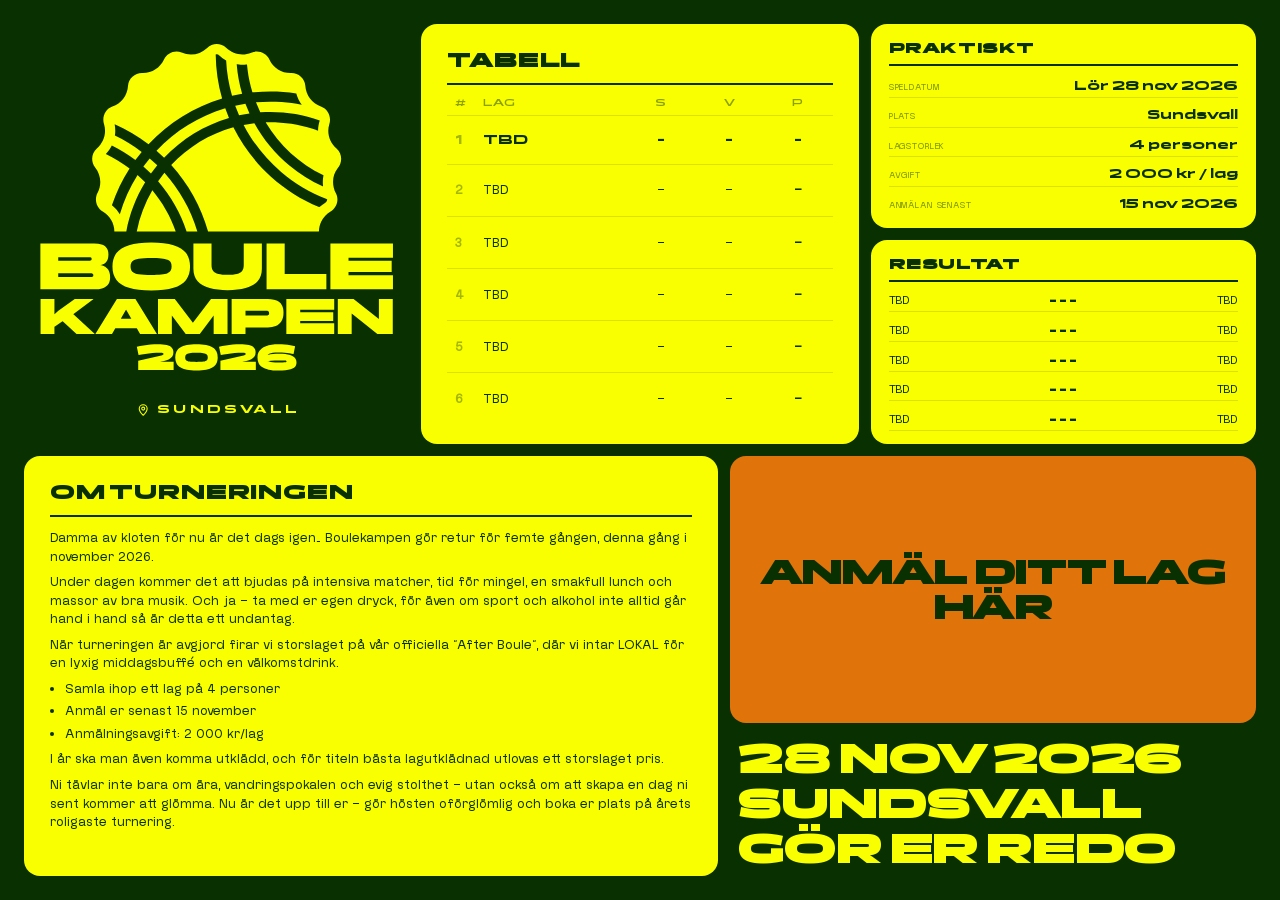
==== index.html @ 1e02d922 "Platstak på 16 lag + orange anmäl-knapp Taket kan inte hållas i sajten — den är statisk och allt som" ====
<!DOCTYPE html>
<html lang="sv">
<head>
  <meta charset="UTF-8">
  <meta name="viewport" content="width=device-width, initial-scale=1.0">
  <!-- Tonar iOS Safaris statusfält/verktygsfält i sidans färg -->
  <meta name="theme-color" content="#093000">
  <title>Boulekampen</title>
  <style>
    @font-face {
      font-family: 'Panchang';
      src: url('assets/fonts/Panchang-Variable.ttf') format('truetype');
      font-weight: 100 900;
    }
    @font-face {
      font-family: 'NewBlack';
      src: url('assets/fonts/NewBlackTypeface-Regular.ttf') format('truetype');
      font-weight: normal;
    }

    *, *::before, *::after {
      box-sizing: border-box;
      margin: 0;
      padding: 0;
      cursor: none;
    }

    /* Ritas i full storlek och skalas NER i viloläge — uppskalning av en
       liten cirkel ger kantiga pixlar när den växer. */
    .cursor {
      position: fixed;
      width: 36px;
      height: 36px;
      background: #ea2910;
      border-radius: 50%;
      pointer-events: none;
      transform: translate(-50%, -50%) scale(0.389);
      z-index: 9999;
      transition: transform 0.3s cubic-bezier(0.22, 1, 0.36, 1),
                  opacity 0.25s linear;
      opacity: 0;
    }
    .cursor.is-live { opacity: 1; }
    .cursor.is-hot  { transform: translate(-50%, -50%) scale(1); }
    /* Göms medan man skriver. Ligger sist så den vinner över .is-live. */
    .cursor.is-idle { opacity: 0; }

    /* ── Load animation ── */
    @keyframes fade-up {
      from { opacity: 0; transform: translateY(24px); }
      to   { opacity: 1; transform: translateY(0); }
    }

    .anim { opacity: 0; }
    .anim.in {
      animation: fade-up 0.6s cubic-bezier(0.22, 1, 0.36, 1) forwards;
    }

    /* Tangentbordsfokus */
    :focus-visible {
      outline: 3px solid #f9ff00;
      outline-offset: 4px;
      border-radius: 4px;
    }

    @media (prefers-reduced-motion: reduce) {
      *, *::before, *::after {
        animation-duration: 0.001ms !important;
        animation-delay: 0s !important;
        transition-duration: 0.001ms !important;
        transition-delay: 0s !important;
      }
      .anim { opacity: 1; }
    }

    html, body {
      width: 100%;
      height: 100%;
      overflow: hidden;
      background: #093000;
    }

    body {
      display: flex;
      flex-direction: column;
      padding: 24px;
      height: 100vh;
      width: 100vw;
    }

    /* ── Logo slot ── */
    .logo-slot {
      flex: 1;
      display: flex;
      flex-direction: column;
      align-items: center;
      justify-content: center;
      gap: 12px;
      padding-bottom: clamp(14px, 3vh, 34px);
      min-width: 0;
      overflow: hidden;
    }

    .logo-slot > svg {
      width: 100%;
      flex: 1 1 0;
      min-height: 0;
      fill: #f9ff00;
    }

    /* ── Ort under loggan ── */
    .place {
      display: flex;
      align-items: center;
      justify-content: center;
      gap: 0.55em;
      line-height: 1;
      flex-shrink: 0;
      font-family: 'Panchang', sans-serif;
      font-weight: 700;
      font-size: clamp(10px, 0.9vw, 14px);
      text-transform: uppercase;
      letter-spacing: 0.28em;
      color: #f9ff00;
    }
    .place span { margin-right: -0.28em; }

    .pin {
      width: 1.25em;
      height: 1.25em;
      flex-shrink: 0;
      /* Versaler saknar underlängder — nudge upp pin:en till samma optiska mitt */
      transform: translateY(-0.055em);
      fill: none;
      stroke: currentColor;
      stroke-width: 1.8;
      stroke-linecap: round;
      stroke-linejoin: round;
    }

    /* ── Card grid ── */
    .grid {
      display: flex;
      flex-direction: column;
      gap: 12px;
      flex: 1;
      min-height: 0;
    }

    .row {
      display: flex;
      gap: 12px;
      flex: 1;
      min-height: 0;
    }

    /* ── Base card ── */
    .card {
      background: #f9ff00;
      color: #093000;
      border-radius: 16px;
      padding: 22px 26px 20px;
      display: flex;
      flex-direction: column;
      overflow: hidden;
      min-width: 0;
    }

    .card-title {
      font-family: 'Panchang', sans-serif;
      font-weight: 800;
      font-size: clamp(13px, 1.6vw, 22px);
      text-transform: uppercase;
      letter-spacing: 0.04em;
      padding-bottom: 10px;
      margin-bottom: 12px;
      border-bottom: 2px solid #093000;
      flex-shrink: 0;
    }

    .card-body {
      font-family: 'NewBlack', sans-serif;
      font-size: clamp(14px, 1.4vw, 20px);
      flex: 1;
      min-height: 0;
      overflow: hidden;
      display: flex;
      flex-direction: column;
    }

    /* ── Top row: 3 equal columns ── */
    .row-top > .card,
    .row-top > .stack { flex: 1; }

    /* Tredje kolumnen är två kort ovanpå varandra */
    .stack {
      display: flex;
      flex-direction: column;
      gap: 12px;
      min-width: 0;
      min-height: 0;
    }

    .stack .card {
      flex: 1;
      padding: 15px 18px 13px;
    }

    .stack .card-title {
      font-size: clamp(11px, 1.15vw, 17px);
      padding-bottom: 6px;
      margin-bottom: 8px;
    }

    .stack .card-body    { font-size: clamp(10px, 0.92vw, 14px); }
    .stack .result-list  { justify-content: space-between; }
    .stack .result-item  { padding: 2px 0; }
    .stack .result-score { font-size: clamp(11px, 0.92vw, 14px); }


    /* ── Bottom row: 55 / 45 ── */
    .card-schedule { flex: 55; }

    .date-slot {
      flex: 45;
      display: flex;
      flex-direction: column;
      gap: 12px;
      min-width: 0;
      overflow: hidden;
    }

    .anmal-btn {
      flex: 1;
      display: flex;
      align-items: center;
      justify-content: center;
      background: #e0740b;
      /* Mörkgrön text: gult mot den här orangen ger bara 2,9:1 kontrast */
      color: #093000;
      transition: background 0.3s cubic-bezier(0.22, 1, 0.36, 1),
                  color 0.3s cubic-bezier(0.22, 1, 0.36, 1);
      font-family: 'Panchang', sans-serif;
      font-weight: 800;
      font-size: clamp(16px, 2.8vw, 48px);
      text-transform: uppercase;
      letter-spacing: -0.01em;
      line-height: 1;
      border-radius: 16px;
      text-decoration: none;
      text-align: center;
      padding: 0 20px;
      min-height: 0;
    }

    @media (hover: hover) and (pointer: fine) {
      /* Ingen lyftning: .date-slot har overflow:hidden och kapade knappens
         överkant, vilket såg ut som att lådan försvann in i mellanrummet. */
      .anmal-btn:hover { background: #f9ff00; color: #093000; }
      .anmal-btn.is-closed { background: #093000; color: #f9ff00; opacity: .55; }
    }

    /* ═══════════════════════════════
       Sidövergång till anmälan
    ═══════════════════════════════ */
    .anmal-btn > span {
      display: block;
      transition: opacity 0.22s ease, transform 0.34s cubic-bezier(0.22, 1, 0.36, 1);
    }
    .anmal-btn.is-launching > span {
      opacity: 0;
      transform: translateY(-16px);
    }

    /* Cirkeln växer ur knappens mitt och tar över skärmen.
       Bara transform animeras — inget layoutarbete per bildruta. */
    .page-blob {
      position: fixed;
      border-radius: 50%;
      background: #f9ff00;
      pointer-events: none;
      z-index: 9998;
      transform: scale(0.02);
      will-change: transform;
    }

    .date-lines {
      display: flex;
      flex-direction: column;
      flex-shrink: 0;
      padding: 0 8px 6px;
    }

    .date-line {
      font-family: 'Panchang', sans-serif;
      font-weight: 800;
      font-size: clamp(24px, 3.35vw, 68px);
      color: #f9ff00;
      text-transform: uppercase;
      line-height: 1.05;
      letter-spacing: -0.01em;
    }


    /* ═══════════════════════════════
       Card 1 — Nästa match
    ═══════════════════════════════ */
    .match-teams {
      display: flex;
      align-items: center;
      justify-content: center;
      gap: 10px;
      flex: 1;
    }

    .match-team {
      font-family: 'Panchang', sans-serif;
      font-weight: 800;
      font-size: clamp(16px, 2.2vw, 32px);
      text-align: center;
      line-height: 1.1;
    }

    .match-vs {
      font-family: 'NewBlack', sans-serif;
      font-size: clamp(11px, 1vw, 15px);
      opacity: 0.45;
      flex-shrink: 0;
    }

    .match-meta {
      display: flex;
      gap: 20px;
      flex-shrink: 0;
      margin-top: 12px;
    }

    .meta-item {
      display: flex;
      flex-direction: column;
      gap: 2px;
    }

    .meta-label {
      font-family: 'NewBlack', sans-serif;
      font-size: 10px;
      text-transform: uppercase;
      letter-spacing: 0.12em;
      opacity: 0.5;
    }

    .meta-value {
      font-family: 'Panchang', sans-serif;
      font-weight: 700;
      font-size: clamp(13px, 1.4vw, 20px);
    }

    /* ═══════════════════════════════
       Kort — Praktiskt (sammanfattning)
    ═══════════════════════════════ */
    .facts {
      display: flex;
      flex-direction: column;
      flex: 1;
      justify-content: space-between;
    }

    .fact {
      display: flex;
      align-items: baseline;
      justify-content: space-between;
      gap: 10px;
      padding: 4px 0;
      border-bottom: 1px solid rgba(7, 30, 2, 0.12);
    }
    .fact:last-child { border-bottom: none; }

    .fact dt {
      font-size: clamp(8px, 0.68vw, 11px);
      text-transform: uppercase;
      letter-spacing: 0.1em;
      opacity: 0.5;
      white-space: nowrap;
    }

    .fact dd {
      font-family: 'Panchang', sans-serif;
      font-weight: 700;
      font-size: clamp(11px, 0.98vw, 15px);
      text-align: right;
      line-height: 1.2;
    }

    /* ═══════════════════════════════
       Card 2 — Tabell
    ═══════════════════════════════ */
    .standings-table {
      width: 100%;
      border-collapse: collapse;
      flex: 1;
    }

    .standings-table thead th {
      font-family: 'Panchang', sans-serif;
      font-weight: 600;
      font-size: clamp(8px, 0.75vw, 11px);
      text-align: left;
      padding: 0 8px 6px 8px;
      opacity: 0.45;
      text-transform: uppercase;
      letter-spacing: 0.08em;
    }

    .standings-table thead th:not(:first-child):not(:nth-child(2)) {
      text-align: center;
    }

    .standings-table tbody tr {
      border-top: 1px solid rgba(7, 30, 2, 0.12);
    }

    .standings-table tbody td {
      padding: 7px 8px;
      font-family: 'NewBlack', sans-serif;
      font-size: clamp(11px, 1vw, 14px);
      vertical-align: middle;
    }

    .standings-table tbody td:not(:first-child):not(:nth-child(2)) {
      text-align: center;
    }

    .td-rank {
      font-family: 'Panchang', sans-serif;
      font-weight: 600;
      opacity: 0.35;
      width: 22px;
      font-size: clamp(10px, 0.85vw, 12px);
    }

    .td-pts {
      font-family: 'Panchang', sans-serif;
      font-weight: 800;
      font-size: clamp(13px, 1.2vw, 17px);
    }

    .standings-table tbody tr:first-child td {
      font-family: 'Panchang', sans-serif;
      font-weight: 700;
    }

    /* ═══════════════════════════════
       Card 3 — Resultat
    ═══════════════════════════════ */
    .result-list {
      display: flex;
      flex-direction: column;
      gap: 0;
      flex: 1;
    }

    .result-item {
      display: grid;
      grid-template-columns: 1fr auto 1fr;
      align-items: center;
      padding: 7px 0;
      border-bottom: 1px solid rgba(7, 30, 2, 0.12);
      gap: 8px;
    }

    .result-home { text-align: left; }
    .result-away { text-align: right; }

    .result-score {
      font-family: 'Panchang', sans-serif;
      font-weight: 800;
      font-size: clamp(13px, 1.4vw, 19px);
      text-align: center;
      white-space: nowrap;
    }

    .result-date {
      font-size: 10px;
      opacity: 0.4;
      letter-spacing: 0.05em;
    }

    /* ═══════════════════════════════
       Card 4 — Spelschema
    ═══════════════════════════════ */
    .schedule-list {
      display: flex;
      flex-direction: column;
      flex: 1;
    }

    .schedule-item {
      display: flex;
      align-items: center;
      gap: 14px;
      padding: 8px 0;
      border-bottom: 1px solid rgba(7, 30, 2, 0.12);
    }

    .schedule-time {
      font-family: 'Panchang', sans-serif;
      font-weight: 700;
      font-size: clamp(12px, 1.2vw, 17px);
      min-width: 72px;
      flex-shrink: 0;
    }

    .schedule-teams {
      flex: 1;
      font-size: clamp(11px, 1vw, 14px);
    }

    .schedule-detail {
      font-size: 11px;
      opacity: 0.4;
      white-space: nowrap;
      text-align: right;
    }

    /* ═══════════════════════════════
       Card 5 — Om turneringen
    ═══════════════════════════════ */
    /* Om-texten är lång och kortet har fast höjd. Storleken är satt så att
       hela texten ryms; på riktigt låga fönster scrollar kortet hellre än
       att kapa de sista styckena tyst. */
    .about-text {
      line-height: 1.45;
      font-size: clamp(12px, 1.15vw, 18px);
      flex-shrink: 0;
    }

    .card-schedule .card-body {
      overflow-y: auto;
      scrollbar-width: thin;
      scrollbar-color: rgba(7, 30, 2, 0.25) transparent;
    }

    .about-text p + p, .about-text p + ul, .about-text ul + p {
      margin-top: 7px;
    }

    .about-text ul {
      padding-left: 1.2em;
      margin-top: 8px;
    }

    .about-text li + li {
      margin-top: 4px;
    }

    .about-stats {
      display: flex;
      gap: 24px;
      margin-top: auto;
      padding-top: 16px;
    }

    .stat {
      display: flex;
      flex-direction: column;
      gap: 2px;
    }

    .stat-num {
      font-family: 'Panchang', sans-serif;
      font-weight: 800;
      font-size: clamp(28px, 3.5vw, 52px);
      line-height: 1;
    }

    .stat-label {
      font-family: 'NewBlack', sans-serif;
      font-size: 10px;
      text-transform: uppercase;
      letter-spacing: 0.1em;
      opacity: 0.5;
    }

    /* Låga desktopfönster — dra ihop luften innan något behöver scrollas */
    @media (min-width: 769px) and (max-height: 860px) {
      .card { padding: 16px 20px 14px; }
      .card-title { padding-bottom: 7px; margin-bottom: 8px; }
      .standings-table tbody td { padding: 3px 8px; }
      .stack .card { padding: 11px 14px 9px; }
      .stack .card-title { font-size: clamp(10px, 1vw, 14px); padding-bottom: 4px; margin-bottom: 5px; }
      .stack .card-body { font-size: clamp(9px, 0.82vw, 12px); }
      .stack .result-score { font-size: clamp(10px, 0.82vw, 12px); }
      .stack .fact { padding: 0; }
      .stack .fact dd { font-size: clamp(10px, 0.85vw, 13px); }
      .stack .result-item { padding: 0; }
      .result-item   { padding: 3px 0; }
      .schedule-item { padding: 4px 0; }
    }

    /* ═══════════════════════════════
       Mobile
    ═══════════════════════════════ */
    @media (max-width: 768px) {
      *, *::before, *::after { cursor: auto; }
      .cursor { display: none; }

      html, body {
        height: auto;
        overflow-y: auto;
        overflow-x: hidden;
      }

      body {
        padding: 16px;
        height: auto;
        width: 100%;
        gap: 10px;
      }

      .grid {
        gap: 10px;
        flex: none;
      }

      .row {
        flex-direction: column;
        flex: none;
        gap: 10px;
      }

      /* Cards: auto height, not flex-grow */
      .card {
        flex: none;
        min-height: 0;
        overflow: visible;
        padding: 18px 20px 16px;
      }

      .card-body {
        font-size: 15px;
        overflow: visible;
        min-height: 0;
      }

      .card-title {
        font-size: 18px;
      }

      /* Logo */
      .logo-slot {
        flex: none;
        height: 244px;
        margin-top: clamp(18px, 7vw, 44px);
        padding-bottom: 24px;
      }

      /* ── Läsordning på mobil ──
         Raderna och datumspalten löses upp så att alla kort blir syskon
         under .grid och kan ordnas fritt. Ordningen följer hur man läser
         en affisch: vad, när, anmäl — och först därefter detaljerna. */
      .row-top,
      .row-bottom,
      .date-slot { display: contents; }

      .logo-slot     { order: 1; }
      .date-lines    { order: 2; }
      .anmal-btn     { order: 3; }
      .card-schedule { order: 4; flex: none; }
      .card-tabell   { order: 5; }
      .stack         { order: 6; gap: 10px; }

      /* Trappningen följer den nya ordningen. Allt under vikten avslöjas
         vid scroll, så de delayerna hålls korta. */
      .date-line:nth-child(1) { animation-delay: .12s !important; }
      .date-line:nth-child(2) { animation-delay: .17s !important; }
      .date-line:nth-child(3) { animation-delay: .22s !important; }
      .anmal-btn              { animation-delay: .28s !important; }
      .card-schedule,
      .card-tabell,
      .stack .card:nth-child(1) { animation-delay: .1s !important; }
      .stack .card:nth-child(2) { animation-delay: .18s !important; }

      .anmal-btn {
        flex: none;
        min-height: 100px;
        font-size: 28px;
        border-radius: 14px;
      }

      .date-line {
        font-size: 8.6vw;
      }

      .place {
        font-size: 11px;
        letter-spacing: 0.24em;
      }
      .place span { margin-right: -0.24em; }

      /* Match card */
      .match-teams { flex: none; margin-bottom: 12px; }
      .match-team { font-size: 20px; }

      /* Standings table */
      .standings-table td,
      .standings-table th { font-size: 13px; padding: 5px 6px; }

      /* Results */
      .result-score { font-size: 16px; }
      .result-home, .result-away { font-size: 12px; }

      /* Schedule */
      .schedule-time { font-size: 15px; width: 38px; }
      .schedule-teams { font-size: 13px; }
      .schedule-detail { font-size: 10px; }

      /* About */
      .about-text { font-size: 15px; line-height: 1.5; }
      .card-schedule .card-body { overflow-y: visible; }
    }
  </style>
  <noscript><style>.anim { opacity: 1; }</style></noscript>
</head>
<body>

  <div class="cursor" id="cursor"></div>

  <div class="grid">

    <!-- ── Top row ── -->
    <div class="row row-top">

      <!-- Logo -->
      <div class="logo-slot anim" style="animation-delay:.05s">
        <svg role="img" aria-label="Boulekampen 2026" xmlns="http://www.w3.org/2000/svg" viewBox="0 0 1000 1000">
          <g id="c" data-name="ZG94JK">
            <g>
              <path d="M541.889,196.021c-9.049-31.692-14.363-63.534-16.038-96.408-6.777-3.925-13.003-8.434-18.636-13.879-2.732-2.547-6.359-3.559-9.875-2.515.534,40.886,6.28,80.588,17.52,120.039-76.581,23.207-145.626,66.071-200.741,124.673-28.811-21.811-59.4-40.051-92.374-54.529,1.924,10.644,2.281,20.74.699,31.075,25.829,12.427,50.082,27.141,73.07,44.521l-17.234,22.166c-20.055-15.125-41.365-28.235-64.269-39.579-4.255,8.526-9.595,16.049-16.361,23.157,23.151,11.171,44.389,24.018,64.779,39.525-20.081,31.412-36.158,64.775-48.189,100.43,8.627,6.766,15.634,14.818,21.638,24.365,11.216-37.879,27.241-73.192,47.948-106.27.057-.171.687-.422,1.02-.126,6.422,5.717,13.826,12.738,20.113,19.261-25.087,41.295-42.484,86.229-51.432,133.853l-32.543.012c-.103-22.573-12.277-43.229-31.689-54.36-17.568-10.517-23.677-32.853-14.081-50.866,11.926-22.387,9.093-49.447-6.647-69.212-12.425-15.602-10.5-38.731,4.62-51.856,19.061-16.546,27.179-42.483,19.481-66.859-6.02-19.063,3.57-40.463,22.761-47.305,24.331-8.675,41.018-30.492,42.714-56.417,1.326-20.274,19.047-35.588,39.165-35.031,25.471.704,48.296-13.941,58.987-36.834,8.317-17.81,29.769-26.646,48.057-19.031,23.961,9.978,50.897,5.286,69.683-12.803,14.181-13.655,37.469-13.88,51.791-.15,18.339,17.58,45.026,23.211,68.622,13.286,19.084-8.027,40.926.461,49.665,19.23,10.611,22.791,33.713,37.015,58.998,36.348,19.783-.522,37.377,14.664,38.724,34.579,1.755,25.961,18.075,47.974,42.59,56.7,19.239,6.847,29.079,28.216,22.965,47.471-7.767,24.462.618,50.452,19.6,66.966,16.051,13.964,16.299,37.4,3.488,53.423-15.752,19.702-16.697,46.702-5.226,68.587,9.296,17.737,2.496,39.69-14.498,49.735-11.361,6.715-20.233,16.147-25.773,28.184-3.598,7.817-5.644,15.915-5.876,24.62l-.036,1.368c-.007.273-.67.224-1.32.224l-301.188-.048c-19.263-67.25-53.499-128.819-100.542-180.897,46.282-49.065,104.848-84.745,169.524-102.897,25.768,51.147,60.326,96.36,102.577,134.527,38.741,34.921,82.94,62.882,131.051,82.831.973.157,1.478-.22,2.156-.831,4.696-4.236,9.703-7.782,15.109-11.029,3.113-1.87,4.862-4.854,5.059-8.681.03-.584-.881-1.043-1.72-1.365-45.203-17.386-86.967-42.349-123.919-73.809-42.017-35.881-76.714-79.301-102.314-128.397l29.377-4.661c24.425,44.286,56.738,83.18,95.484,115.344,27.604,22.836,57.976,41.856,90.526,56.556.482.218.939.366,1.208.453.241.078.088-1.008.06-1.262l-.072-.659-.072-.688c-.807-7.71-.628-15.307.595-22.97l.646-4.046c.01-.062.021-.367.03-.595-65.317-31.699-120.192-82.067-157.394-144.319l1.232-.219c.145-.026.591-.074.783-.078,41.91-.886,86.085,4.512,125.724,17.903l10.324,3.488.53.191,2.721.997.626.23c.145.053.544.194.581.079.056-.174.187-.796.191-1.154.09-8.795,1.677-18.093,4.435-26.784-52.059-18.519-106.879-25.876-162.089-22.076l-11.777-27.193c23.619-2.24,46.079-2.314,68.853-.892l.837.083.783.06c17.716,1.358,36.425,3.816,53.689,7.198.446.087.838-.101.76-.177-6.802-9.185-11.891-19.451-14.944-30.734-39.279-6.034-78.917-6.991-118.348-2.868-.484.051-.931.062-1.153.037s-.354-.61-.478-1.022c-5.936-19.633-10.504-39.437-12.807-59.842l-1.514-13.416-.17-1.592c-.033-.307-.763-.163-1.19-.117l-.739.079c-6.574.703-13.066.922-19.646.13l-4.752-.572-.651-.082-.776-.098c-.143-.018-.167.339-.272.778,2.229,27.025,7.152,53.52,14.798,79.738l-27.6,5.6Z"/>
              <path d="M388.318,565.769l-106.298.014c8.034-39.461,22.188-76.767,42.515-111.991,27.526,33.292,49.011,70.668,63.783,111.977Z"/>
              <path d="M533.605,256.208c-67.725,20.026-128.344,57.287-177.011,108.407l-20.708-18.958c51.367-54.154,115.798-94.141,187.505-115.711l10.214,26.262Z"/>
              <path d="M417.946,565.841c-16.667-50.418-42.866-96.592-77.692-136.8l17.197-22.955c41.057,46.138,71.664,100.057,89.876,159.594l-29.381.161Z"/>
              <polygon points="589.482 243.987 561.074 249.146 550.552 222.752 578.452 217.345 589.482 243.987"/>
              <polygon points="320.8 407.996 300.088 388.721 317.293 366.617 337.98 385.617 320.8 407.996"/>
            </g>
          </g>
          <g>
            <path d="M166.156,723.859H19.143v-124.861h147.013c7.566,0,14.249.916,20.048,2.747,5.795,1.831,10.344,4.943,13.64,9.337,3.295,4.394,4.942,10.375,4.942,17.942,0,9.766-2.411,16.966-7.231,21.604-4.823,4.64-12.054,7.446-21.695,8.422v-2.747c10.862,1.465,19.161,4.732,24.9,9.795,5.735,5.066,8.604,13.212,8.604,24.441,0,8.178-1.711,14.709-5.126,19.589-3.418,4.883-8.362,8.394-14.829,10.527-6.471,2.137-14.221,3.204-23.252,3.204ZM151.876,635.98h-84.034v9.887h84.034c1.707,0,3.081-.184,4.12-.55,1.036-.366,1.799-.916,2.288-1.647.487-.733.733-1.709.733-2.93,0-1.707-.581-2.929-1.739-3.661-1.161-.733-2.961-1.099-5.401-1.099ZM155.721,680.103h-87.879v9.886h87.879c2.441,0,4.362-.242,5.767-.732,1.401-.486,2.105-1.891,2.105-4.212,0-2.197-.704-3.569-2.105-4.119-1.405-.55-3.327-.824-5.767-.824Z"/>
            <path d="M321.591,726.606c-24.9,0-45.13-2.352-60.691-7.049-15.562-4.698-26.975-11.869-34.236-21.512-7.263-9.641-10.893-21.847-10.893-36.616,0-14.889,3.63-27.124,10.893-36.707,7.26-9.581,18.674-16.72,34.236-21.42,15.561-4.698,35.792-7.049,60.691-7.049s45.281,2.351,60.782,7.049c15.499,4.7,26.881,11.839,34.144,21.42,7.26,9.583,10.894,21.818,10.894,36.707,0,14.769-3.634,26.975-10.894,36.616-7.263,9.643-18.645,16.814-34.144,21.512-15.501,4.696-35.763,7.049-60.782,7.049ZM321.591,684.497c11.105,0,20.259-.367,27.461-1.099,7.2-.732,12.844-1.951,16.936-3.662,4.087-1.707,6.957-4.056,8.604-7.047,1.647-2.99,2.471-6.743,2.471-11.26,0-4.636-.824-8.45-2.471-11.443-1.647-2.989-4.517-5.338-8.604-7.049-4.092-1.707-9.735-2.897-16.936-3.57-7.203-.668-16.357-1.006-27.461-1.006-14.77,0-26.244.64-34.42,1.922-8.178,1.281-13.885,3.602-17.118,6.958-3.235,3.357-4.852,8.087-4.852,14.188s1.617,10.833,4.852,14.189c3.232,3.358,8.94,5.675,17.118,6.957,8.176,1.281,19.649,1.923,34.42,1.923Z"/>
            <path d="M573.875,657.035v-58.037h49.431v68.839c0,14.036-3.876,25.328-11.625,33.869-7.752,8.545-18.615,14.739-32.589,18.583-13.977,3.844-30.363,5.767-49.157,5.767-18.675,0-35.031-1.923-49.065-5.767-14.037-3.844-24.93-10.038-32.68-18.583-7.752-8.541-11.626-19.833-11.626-33.869v-68.839h49.432v58.037c0,7.08,1.493,12.572,4.486,16.478,2.989,3.907,7.717,6.621,14.188,8.147,6.469,1.527,14.89,2.289,25.266,2.289,10.495,0,18.949-.761,25.356-2.289,6.407-1.525,11.105-4.24,14.097-8.147,2.989-3.906,4.486-9.397,4.486-16.478Z"/>
            <path d="M685.552,681.751h113.693v42.108h-163.125v-124.861h49.432v82.753Z"/>
            <path d="M980.857,723.859h-170.631v-124.861h170.631v38.447h-121.199v8.238h117.721v31.123h-117.721v8.605h121.199v38.446Z"/>
          </g>
          <g>
            <path d="M57.479,845.796H19.65v-95.552h37.829v95.552ZM112.961,750.244h51.419l-72.996,54.221-4.903,1.82-42.593,29.283-2.662-29.002,26.9-24.658,44.834-31.664ZM102.593,785.69l65.15,60.105h-50.018l-45.114-42.032,29.983-18.074Z"/>
            <path d="M267.078,750.244l-1.122,6.165-51.418,89.387h-45.395l58.704-95.552h39.23ZM305.045,829.964h-101.156v-25.92h101.156v25.92ZM291.176,845.796l-51.419-89.387-.561-6.165h39.23l58.704,95.552h-45.954Z"/>
            <path d="M377.76,845.796h-37.829v-95.552h45.955l49.317,64.589,49.317-64.589h45.114v95.552h-37.829v-50.578l-37.829,50.578h-38.388l-37.829-50.718v50.718Z"/>
            <path d="M540.841,845.796v-95.552h98.914c5.884,0,11.419.584,16.603,1.751,5.183,1.169,9.713,3.107,13.59,5.815,3.875,2.709,6.911,6.422,9.107,11.138,2.194,4.717,3.292,10.671,3.292,17.863,0,10.088-1.915,18.122-5.744,24.098-3.831,5.979-8.945,10.252-15.342,12.82-6.399,2.57-13.568,3.853-21.506,3.853h-61.086v18.214h-37.829ZM634.992,782.468h-56.322v12.89h56.322c2.429,0,4.39-.467,5.886-1.401,1.493-.933,2.241-2.614,2.241-5.044,0-2.708-.749-4.459-2.241-5.254-1.496-.793-3.457-1.191-5.886-1.191Z"/>
            <path d="M820.63,845.796h-130.578v-95.552h130.578v29.422h-92.75v6.305h90.088v23.818h-90.088v6.585h92.75v29.422Z"/>
            <path d="M868.266,845.796h-37.829v-95.552h43.013l69.072,54.36v-54.36h37.828v95.552h-42.032l-70.052-55.902v55.902Z"/>
          </g>
          <g>
            <path d="M354.953,899.934c0-.801-.335-1.453-1.003-1.953-.668-.501-1.787-.852-3.357-1.052-1.57-.201-3.791-.301-6.664-.301-5.946,0-12.292.318-19.038.952-6.749.635-13.395,1.438-19.941,2.405-6.549.968-12.56,2.022-18.037,3.156l-4.71-22.546c5.678-1.336,11.725-2.521,18.138-3.557,6.413-1.034,12.909-1.87,19.49-2.505,6.579-.634,12.942-.952,19.089-.952,10.153,0,18.403.77,24.75,2.305,6.346,1.537,10.988,3.908,13.929,7.115,2.938,3.207,4.409,7.315,4.409,12.325,0,4.745-1.037,8.685-3.107,11.824-2.071,3.142-5.346,5.762-9.82,7.866-4.476,2.104-10.321,3.993-17.537,5.661l-38.479,8.918v-5.411c3.007-.333,6.53-.652,10.572-.952,4.042-.301,8.317-.584,12.826-.852,4.509-.266,8.984-.484,13.428-.651,4.442-.166,8.601-.251,12.476-.251h20.242v22.045h-96.599v-24.951l63.231-14.63c1.403-.333,2.521-.666,3.356-1.001.835-.334,1.437-.734,1.804-1.203.367-.466.552-1.067.552-1.804Z"/>
            <path d="M502.856,909.354c0,6.079-1.101,11.358-3.307,15.832-2.204,4.477-5.628,8.184-10.271,11.124-4.645,2.941-10.64,5.127-17.988,6.563-7.349,1.437-16.133,2.155-26.354,2.155s-19.005-.718-26.354-2.155c-7.349-1.436-13.344-3.622-17.986-6.563-4.645-2.939-8.067-6.646-10.272-11.124-2.204-4.474-3.307-9.753-3.307-15.832s1.103-11.357,3.307-15.833c2.205-4.475,5.627-8.182,10.272-11.123,4.642-2.939,10.638-5.126,17.986-6.564,7.349-1.436,16.133-2.155,26.354-2.155s19.005.719,26.354,2.155c7.348,1.438,13.343,3.624,17.988,6.564,4.642,2.941,8.067,6.647,10.271,11.123,2.205,4.476,3.307,9.755,3.307,15.833ZM475.8,909.354c0-3.34-.886-5.928-2.655-7.766-1.771-1.836-4.878-3.107-9.32-3.808-4.443-.701-10.739-1.052-18.889-1.052-8.083,0-14.363.351-18.838,1.052-4.476.701-7.601,1.972-9.369,3.808-1.771,1.838-2.656,4.427-2.656,7.766s.885,5.93,2.656,7.765c1.769,1.839,4.893,3.107,9.369,3.808,4.475.701,10.755,1.052,18.838,1.052,8.15,0,14.446-.351,18.889-1.052,4.442-.701,7.549-1.969,9.32-3.808,1.769-1.836,2.655-4.425,2.655-7.765Z"/>
            <path d="M579.213,899.934c0-.801-.335-1.453-1.003-1.953-.668-.501-1.787-.852-3.357-1.052-1.57-.201-3.791-.301-6.664-.301-5.946,0-12.292.318-19.038.952-6.749.635-13.395,1.438-19.941,2.405-6.549.968-12.56,2.022-18.037,3.156l-4.71-22.546c5.678-1.336,11.725-2.521,18.138-3.557,6.413-1.034,12.909-1.87,19.49-2.505,6.579-.634,12.942-.952,19.089-.952,10.153,0,18.403.77,24.75,2.305,6.346,1.537,10.988,3.908,13.929,7.115,2.938,3.207,4.409,7.315,4.409,12.325,0,4.745-1.037,8.685-3.107,11.824-2.071,3.142-5.346,5.762-9.82,7.866-4.476,2.104-10.321,3.993-17.537,5.661l-38.479,8.918v-5.411c3.007-.333,6.53-.652,10.572-.952,4.042-.301,8.317-.584,12.826-.852,4.509-.266,8.984-.484,13.428-.651,4.442-.166,8.601-.251,12.476-.251h20.242v22.045h-96.599v-24.951l63.231-14.63c1.403-.333,2.521-.666,3.356-1.001.835-.334,1.437-.734,1.804-1.203.367-.466.552-1.067.552-1.804Z"/>
            <path d="M669.598,917.671c-7.483,0-14.73.4-21.745,1.203-7.015.801-13.695,1.803-20.041,3.005l-1.403-16.433c4.409-1.068,8.834-2.037,13.277-2.907,4.442-.867,9.201-1.569,14.28-2.104,5.075-.534,10.687-.801,16.834-.801,5.945,0,11.355.267,16.233.801,4.875.535,9.235,1.37,13.077,2.505,3.841,1.137,7.064,2.623,9.669,4.459,2.605,1.838,4.593,4.093,5.963,6.764,1.369,2.674,2.055,5.779,2.055,9.32,0,2.941-.535,5.579-1.604,7.916-1.068,2.339-2.79,4.376-5.16,6.113-2.372,1.738-5.479,3.156-9.32,4.259-3.842,1.101-8.517,1.937-14.029,2.505-5.511.566-11.974.851-19.389.851-10.622,0-19.575-.768-26.855-2.304-7.282-1.536-13.144-3.841-17.586-6.914-4.443-3.071-7.65-6.864-9.62-11.373-1.971-4.509-2.956-9.77-2.956-15.782,0-4.943.934-9.335,2.805-13.177,1.87-3.841,4.526-7.13,7.966-9.87,3.441-2.738,7.516-5.011,12.225-6.814,4.71-1.803,9.954-3.122,15.733-3.957,5.778-.834,11.907-1.253,18.388-1.253,6.012,0,11.757.235,17.236.701,5.477.468,10.621,1.087,15.432,1.855,4.809.768,9.119,1.62,12.926,2.555l-4.209,21.645c-3.341-.801-6.964-1.553-10.872-2.255-3.908-.701-8.335-1.285-13.277-1.753-4.945-.467-10.689-.701-17.236-.701-6.413,0-11.641.285-15.682.851-4.042.568-7.182,1.42-9.42,2.556-2.238,1.137-3.791,2.555-4.659,4.259-.87,1.704-1.303,3.693-1.303,5.963,0,2.672.433,4.909,1.303,6.713.867,1.804,2.421,3.207,4.659,4.209,2.238,1.001,5.394,1.72,9.47,2.155,4.074.435,9.319.651,15.732.651,4.943,0,8.901-.033,11.874-.1,2.971-.066,5.194-.2,6.664-.401,1.469-.2,2.438-.466,2.905-.801.467-.333.703-.767.703-1.303,0-.601-.251-1.103-.752-1.503-.501-.401-1.471-.685-2.907-.852-1.437-.166-3.541-.284-6.312-.351-2.774-.066-6.464-.1-11.073-.1Z"/>
          </g>
        </svg>
        <p class="place">
          <svg class="pin" viewBox="0 0 24 24" aria-hidden="true" focusable="false">
            <path d="M12 21.5c4.4-4.3 6.6-7.8 6.6-11a6.6 6.6 0 1 0-13.2 0c0 3.2 2.2 6.7 6.6 11Z"/>
            <circle cx="12" cy="10.4" r="2.5"/>
          </svg>
          <span>Sundsvall</span>
        </p>
      </div>

      <!-- Tabell -->
      <div class="card card-tabell anim" style="animation-delay:.15s">
        <div class="card-title">Tabell</div>
        <div class="card-body">
          <table class="standings-table">
            <thead>
              <tr>
                <th>#</th>
                <th>Lag</th>
                <th>S</th>
                <th>V</th>
                <th>P</th>
              </tr>
            </thead>
            <tbody>
              <tr>
                <td class="td-rank">1</td>
                <td>TBD</td>
                <td>–</td><td>–</td>
                <td class="td-pts">–</td>
              </tr>
              <tr>
                <td class="td-rank">2</td>
                <td>TBD</td>
                <td>–</td><td>–</td>
                <td class="td-pts">–</td>
              </tr>
              <tr>
                <td class="td-rank">3</td>
                <td>TBD</td>
                <td>–</td><td>–</td>
                <td class="td-pts">–</td>
              </tr>
              <tr>
                <td class="td-rank">4</td>
                <td>TBD</td>
                <td>–</td><td>–</td>
                <td class="td-pts">–</td>
              </tr>
              <tr>
                <td class="td-rank">5</td>
                <td>TBD</td>
                <td>–</td><td>–</td>
                <td class="td-pts">–</td>
              </tr>
              <tr>
                <td class="td-rank">6</td>
                <td>TBD</td>
                <td>–</td><td>–</td>
                <td class="td-pts">–</td>
              </tr>
            </tbody>
          </table>
        </div>
      </div>

      <!-- Praktiskt + Resultat -->
      <div class="stack">

        <div class="card anim" style="animation-delay:.24s">
          <div class="card-title">Praktiskt</div>
          <div class="card-body">
            <dl class="facts">
              <div class="fact"><dt>Speldatum</dt><dd>Lör 28 nov 2026</dd></div>
              <div class="fact"><dt>Plats</dt><dd>Sundsvall</dd></div>
              <div class="fact"><dt>Lagstorlek</dt><dd>4 personer</dd></div>
              <div class="fact"><dt>Avgift</dt><dd>2 000 kr / lag</dd></div>
              <div class="fact"><dt>Anmälan senast</dt><dd>15 nov 2026</dd></div>
            </dl>
          </div>
        </div>

        <!-- Resultat -->
        <div class="card anim" style="animation-delay:.32s">
          <div class="card-title">Resultat</div>
          <div class="card-body">
            <div class="result-list">
              <div class="result-item">
                <span class="result-home">TBD</span>
                <span class="result-score">– – –</span>
                <span class="result-away">TBD</span>
              </div>
              <div class="result-item">
                <span class="result-home">TBD</span>
                <span class="result-score">– – –</span>
                <span class="result-away">TBD</span>
              </div>
              <div class="result-item">
                <span class="result-home">TBD</span>
                <span class="result-score">– – –</span>
                <span class="result-away">TBD</span>
              </div>
              <div class="result-item">
                <span class="result-home">TBD</span>
                <span class="result-score">– – –</span>
                <span class="result-away">TBD</span>
              </div>
              <div class="result-item">
                <span class="result-home">TBD</span>
                <span class="result-score">– – –</span>
                <span class="result-away">TBD</span>
              </div>
            </div>
          </div>
        </div>

      </div><!-- /stack -->

    </div><!-- /row-top -->

    <!-- ── Bottom row ── -->
    <div class="row row-bottom">

      <!-- Om turneringen -->
      <div class="card card-schedule anim" style="animation-delay:.35s">
        <div class="card-title">Om turneringen</div>
        <div class="card-body">
          <div class="about-text">
            <p>Damma av kloten för nu är det dags igen… Boulekampen gör retur för femte gången, denna gång i november 2026.</p>
            <p>Under dagen kommer det att bjudas på intensiva matcher, tid för mingel, en smakfull lunch och massor av bra musik. Och ja – ta med er egen dryck, för även om sport och alkohol inte alltid går hand i hand så är detta ett undantag.</p>
            <p>När turneringen är avgjord firar vi storslaget på vår officiella "After Boule", där vi intar LOKAL för en lyxig middagsbuffé och en välkomstdrink.</p>
            <ul>
              <li>Samla ihop ett lag på 4 personer</li>
              <li>Anmäl er senast 15 november</li>
              <li>Anmälningsavgift: 2 000 kr/lag</li>
            </ul>
            <p>I år ska man även komma utklädd, och för titeln bästa lagutklädnad utlovas ett storslaget pris.</p>
            <p>Ni tävlar inte bara om ära, vandringspokalen och evig stolthet – utan också om att skapa en dag ni sent kommer att glömma. Nu är det upp till er – gör hösten oförglömlig och boka er plats på årets roligaste turnering.</p>
          </div>
        </div>
      </div>

      <!-- Datum / hype -->
      <div class="date-slot">
        <a href="anmal.html" class="anmal-btn anim" style="animation-delay:.4s"><span>ANMÄL DITT LAG HÄR</span></a>
        <div class="date-lines">
          <div class="date-line anim" style="animation-delay:.5s">28 NOV 2026</div>
          <div class="date-line anim" style="animation-delay:.6s">SUNDSVALL</div>
          <div class="date-line anim" style="animation-delay:.7s">GÖR ER REDO</div>
        </div>
      </div>

    </div><!-- /row-bottom -->

  </div><!-- /grid -->

  <script>
    const cursor = document.getElementById('cursor');
    document.addEventListener('mousemove', e => {
      cursor.style.left = e.clientX + 'px';
      cursor.style.top  = e.clientY + 'px';
      cursor.classList.add('is-live'); // döljs tills musen faktiskt rörts
      cursor.classList.remove('is-idle');
    });

    // Lillen växer när den är över något klickbart
    const hotSel = 'a, button, input, label, select, textarea, [role="button"]';
    document.addEventListener('pointerover', e => {
      cursor.classList.toggle('is-hot', !!(e.target.closest && e.target.closest(hotSel)));
    }, { passive: true });

    // Skriver man göms markören — den skymmer annars texten
    document.addEventListener('keydown', function () {
      cursor.classList.add('is-idle');
    }, { passive: true });


    // ── Platstak ────────────────────────────────────────────────────────
    // Taket hålls av Apps Script på formuläret. Här läses bara läget för
    // att slippa skicka folk till en anmälan som är stängd.
    // Tom URL = av. Måste vara samma URL som i anmal.html.
    var COUNTER_URL = '';

    (function () {
      if (!COUNTER_URL) return;
      var cta = document.querySelector('.anmal-btn');
      if (!cta) return;

      var name = '__bkSlotsIdx';
      var el = document.createElement('script');
      var done = false;

      function cleanup() {
        try { delete window[name]; } catch (e) { window[name] = undefined; }
        if (el.parentNode) el.parentNode.removeChild(el);
      }
      window[name] = function (data) {
        done = true; cleanup();
        if (!data || data.open) return;
        cta.classList.add('is-closed');
        cta.querySelector('span').firstChild.nodeValue = 'FULLBOKAT';
        cta.setAttribute('aria-disabled', 'true');
      };
      el.onerror = function () { if (!done) cleanup(); };
      setTimeout(function () { if (!done) cleanup(); }, 6000);
      el.src = COUNTER_URL + (COUNTER_URL.indexOf('?') > -1 ? '&' : '?') +
               'callback=' + name + '&_=' + (+new Date());
      document.head.appendChild(el);
    })();

    // Sidövergång: blobben växer ur knappen, texten försvinner uppåt och
    // anmälningssidan tonar in bakom samma färg. Slöjan på nästa sida
    // triggas av en flagga i sessionStorage.
    (function () {
      const cta = document.querySelector('.anmal-btn');
      if (!cta) return;

      const reduced = window.matchMedia('(prefers-reduced-motion: reduce)');

      function flag() {
        try { sessionStorage.setItem('bk-cta-transition', '1'); } catch (e) {}
      }

      cta.addEventListener('click', function (e) {
        // Stängd anmälan: gå ingenstans
        if (cta.classList.contains('is-closed')) { e.preventDefault(); return; }
        // Låt webbläsaren sköta nytt fönster/flik och reducerad rörelse
        if (e.metaKey || e.ctrlKey || e.shiftKey || e.altKey || e.button !== 0) return;
        if (reduced.matches) { flag(); return; }

        e.preventDefault();
        cta.classList.add('is-launching');

        const r = cta.getBoundingClientRect();
        const cx = r.left + r.width / 2;
        const cy = r.top + r.height / 2;
        const start = 60;
        const far = Math.hypot(
          Math.max(cx, window.innerWidth - cx),
          Math.max(cy, window.innerHeight - cy)
        );

        const blob = document.createElement('div');
        blob.className = 'page-blob';
        blob.style.width = start + 'px';
        blob.style.height = start + 'px';
        blob.style.left = (cx - start / 2) + 'px';
        blob.style.top = (cy - start / 2) + 'px';
        document.body.appendChild(blob);

        const k = (far * 2) / start + 0.25;

        // Två parallella animationer: expansionen får sin egen kurva medan
        // färgen hinner landa på bakgrundsgrönt innan blobben täckt skärmen.
        // Då är sista bildrutan redan samma grön som nästa sida.
        blob.animate(
          [{ transform: 'scale(0.02)' }, { transform: 'scale(' + k.toFixed(2) + ')' }],
          { duration: 620, easing: 'cubic-bezier(0.62, 0, 0.28, 1)', fill: 'forwards' }
        );
        blob.animate(
          [{ backgroundColor: '#f9ff00' }, { backgroundColor: '#093000' }],
          { duration: 460, easing: 'ease-in', fill: 'forwards' }
        );

        flag();
        setTimeout(function () { location.href = cta.href; }, 540);
      });

      // Tillbaka via bakåtknappen kan återställa sidan ur bfcache — städa upp
      window.addEventListener('pageshow', function () {
        cta.classList.remove('is-launching');
        document.querySelectorAll('.page-blob').forEach(function (b) { b.remove(); });
      });
    })();

    // Om-texten fyller kortet. Kortet har fast höjd i desktop-läget, och
    // hur många rader texten tar beror på både bredd och höjd — därför mäts
    // största storlek som får plats istället för en gissad clamp.
    (function () {
      const body = document.querySelector('.card-schedule .card-body');
      const text = document.querySelector('.about-text');
      if (!body || !text) return;

      const locked = window.matchMedia('(min-width: 769px)');

      function fit() {
        if (!locked.matches) { text.style.fontSize = ''; return; }
        let lo = 11, hi = 22, best = lo;
        for (let i = 0; i < 12; i++) {
          const mid = (lo + hi) / 2;
          text.style.fontSize = mid + 'px';
          if (body.scrollHeight <= body.clientHeight) { best = mid; lo = mid; }
          else { hi = mid; }
        }
        text.style.fontSize = best.toFixed(1) + 'px';
        // Skyddsnät om mätningen hamnade snett
        for (let g = 0; g < 8 && body.scrollHeight > body.clientHeight && best > 10; g++) {
          best -= 0.5;
          text.style.fontSize = best.toFixed(1) + 'px';
        }
      }

      fit();
      addEventListener('resize', fit);
      locked.addEventListener('change', fit);
      // Fonterna ändrar radbrytningen — mät om när de laddat
      if (document.fonts && document.fonts.ready) document.fonts.ready.then(fit);
    })();

    // Reveal vid sidladdning och vid scroll. Samma animation och delays
    // som förut — skillnaden är att det som ligger under vikten på mobil
    // väntar tills man scrollar dit.
    (function () {
      const targets = document.querySelectorAll('.anim');
      const showAll = () => targets.forEach(el => el.classList.add('in'));

      if (!('IntersectionObserver' in window)) { showAll(); return; }

      // Desktop-affischen scrollar inte — då får ingen bottenmarginal
      // hindra sista raden från att triggas.
      const scrolls = document.documentElement.scrollHeight > window.innerHeight + 4;
      const io = new IntersectionObserver(entries => {
        entries.forEach(entry => {
          if (!entry.isIntersecting) return;
          entry.target.classList.add('in');
          io.unobserve(entry.target);
        });
      }, { threshold: 0, rootMargin: scrolls ? '0px 0px -10% 0px' : '0px' });

      targets.forEach(el => io.observe(el));

      // Skyddsnät: inget ska kunna bli hängande osynligt.
      window.addEventListener('load', () => setTimeout(showAll, 400));
      setTimeout(showAll, 1200);
    })();
  </script>

</body>
</html>
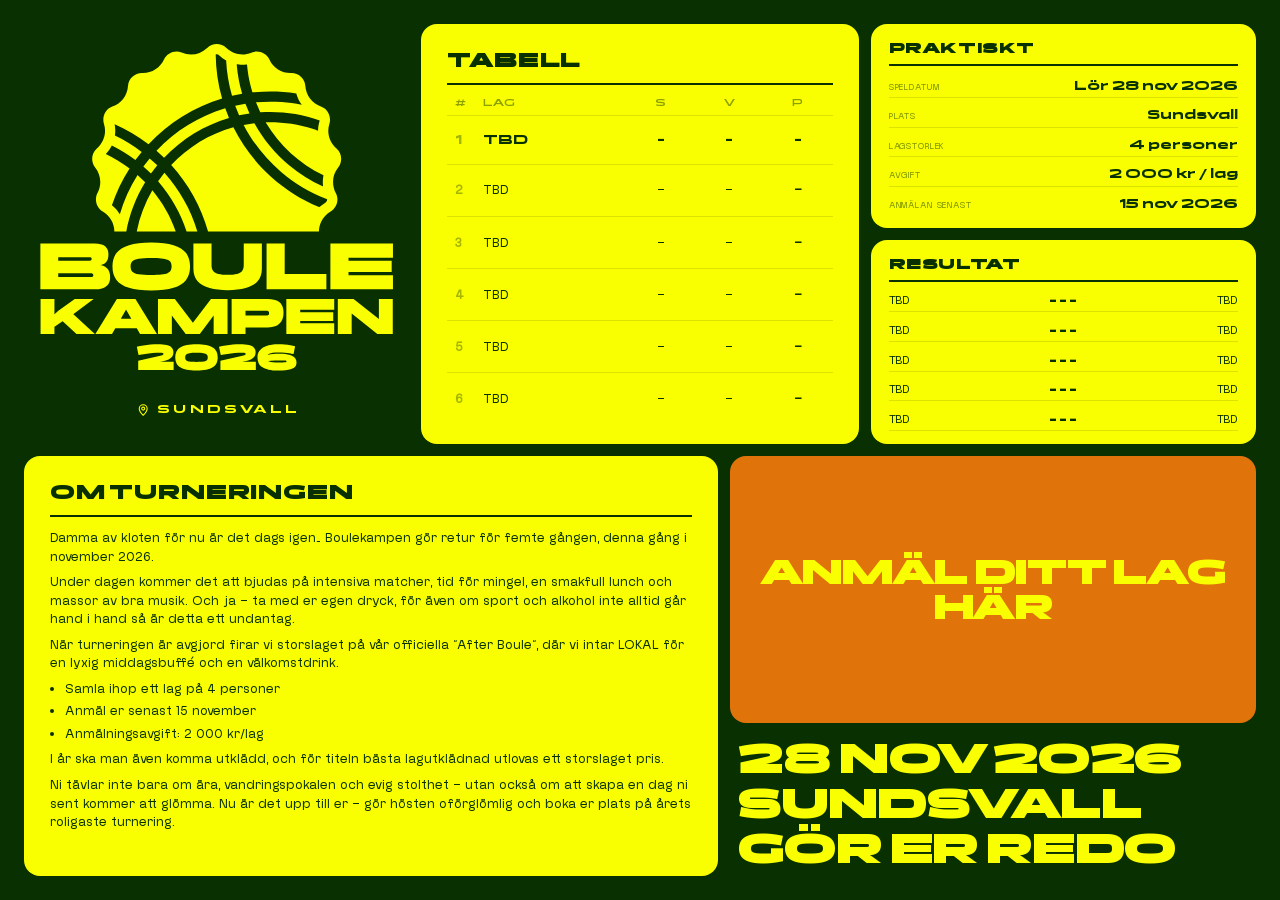
==== commit 8d52bf0d: "Gul text på anmäl-knappen Co-Authored-By: Claude Opus 5 (1M context) <noreply@anthropic.com> Claude-" ====
--- a/index.html
+++ b/index.html
@@ -236,8 +236,7 @@
       align-items: center;
       justify-content: center;
       background: #e0740b;
-      /* Mörkgrön text: gult mot den här orangen ger bara 2,9:1 kontrast */
-      color: #093000;
+      color: #f9ff00;
       transition: background 0.3s cubic-bezier(0.22, 1, 0.36, 1),
                   color 0.3s cubic-bezier(0.22, 1, 0.36, 1);
       font-family: 'Panchang', sans-serif;
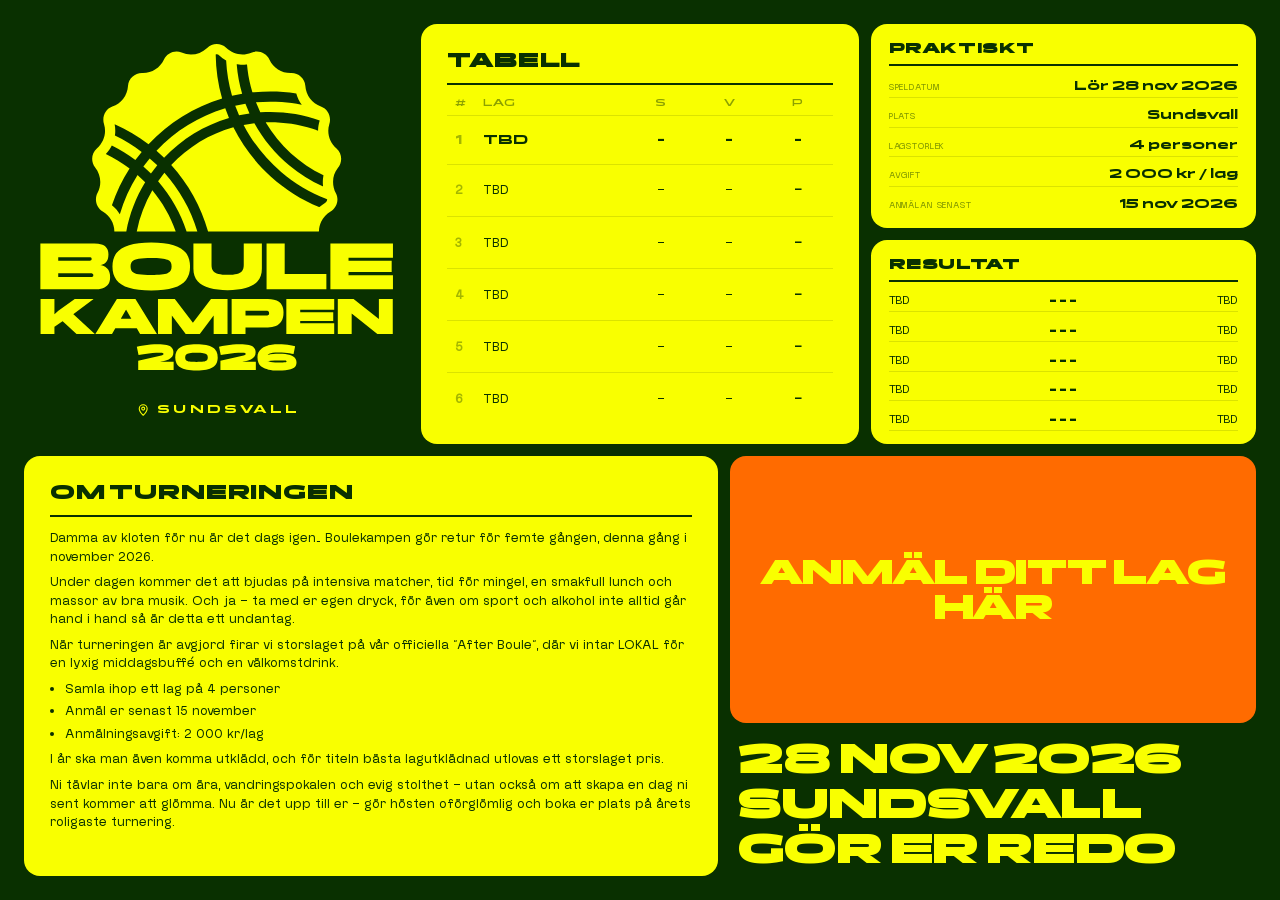
==== commit fbda4c93: "Mer vibrant orange på anmäl-knappen #ff6b00 i stället för #e0740b: full mättnad och ljusare, och den" ====
--- a/index.html
+++ b/index.html
@@ -235,7 +235,7 @@
       display: flex;
       align-items: center;
       justify-content: center;
-      background: #e0740b;
+      background: #ff6b00;
       color: #f9ff00;
       transition: background 0.3s cubic-bezier(0.22, 1, 0.36, 1),
                   color 0.3s cubic-bezier(0.22, 1, 0.36, 1);
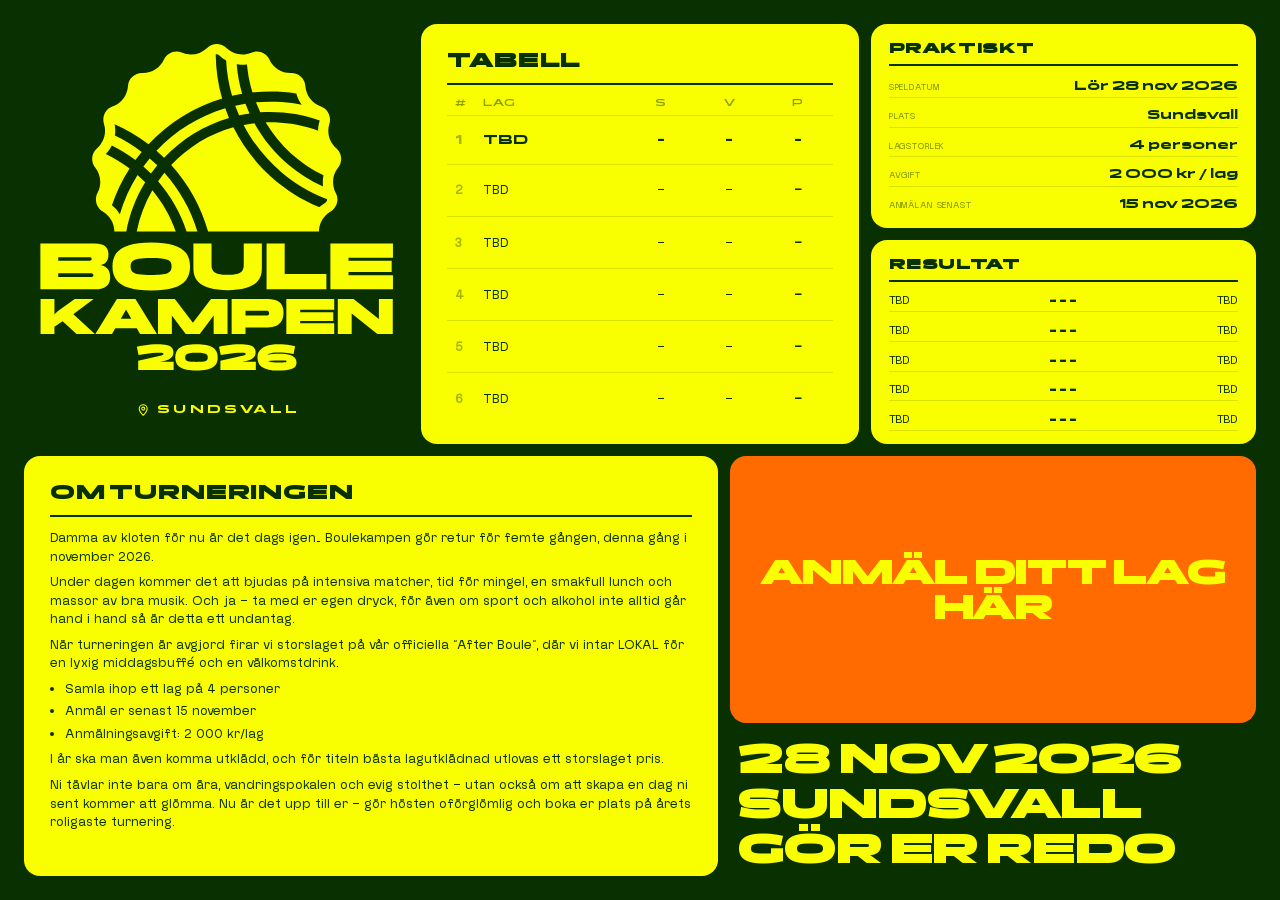
==== commit 52d75722: "Alex poppar upp bakom anmäl-knappen vid hover Bilden ligger absolut placerad med underkanten i höjd " ====
--- a/index.html
+++ b/index.html
@@ -227,11 +227,34 @@
       flex-direction: column;
       gap: 12px;
       min-width: 0;
-      overflow: hidden;
+    }
+
+    /* ── Alex kikar upp bakom anmäl-knappen vid hover ── */
+    .cta-slot {
+      position: relative;
+      display: flex;
+      flex: 1;
+      min-height: 0;
+    }
+
+    .cta-pop {
+      display: none;
+      position: absolute;
+      left: 50%;
+      bottom: 100%;          /* underkanten i höjd med knappens överkant */
+      z-index: 1;            /* under knappen, över korten ovanför */
+      height: clamp(130px, 20vh, 230px);
+      width: auto;
+      pointer-events: none;
+      transform: translate(-50%, 100%);   /* nedskjuten, gömd bakom knappen */
+      transition: transform 0.42s cubic-bezier(0.34, 1.45, 0.5, 1);
+      will-change: transform;
     }
 
     .anmal-btn {
       flex: 1;
+      position: relative;
+      z-index: 2;
       display: flex;
       align-items: center;
       justify-content: center;
@@ -252,9 +275,19 @@
       min-height: 0;
     }
 
+    @media (hover: hover) and (pointer: fine) and (min-width: 769px) {
+      .cta-pop { display: block; }
+      /* Hovern sitter på omslaget — CSS kan inte välja ett tidigare syskon */
+      .cta-slot:hover .cta-pop { transform: translate(-50%, 22%); }
+    }
+
+    @media (prefers-reduced-motion: reduce) {
+      .cta-pop { display: none; }
+    }
+
     @media (hover: hover) and (pointer: fine) {
-      /* Ingen lyftning: .date-slot har overflow:hidden och kapade knappens
-         överkant, vilket såg ut som att lådan försvann in i mellanrummet. */
+      /* Ingen lyftning: knappen kapades tidigare av .date-slot och det såg
+         ut som att lådan försvann in i mellanrummet. */
       .anmal-btn:hover { background: #f9ff00; color: #093000; }
       .anmal-btn.is-closed { background: #093000; color: #f9ff00; opacity: .55; }
     }
@@ -659,7 +692,8 @@
          en affisch: vad, när, anmäl — och först därefter detaljerna. */
       .row-top,
       .row-bottom,
-      .date-slot { display: contents; }
+      .date-slot,
+      .cta-slot { display: contents; }
 
       .logo-slot     { order: 1; }
       .date-lines    { order: 2; }
@@ -907,7 +941,10 @@
 
       <!-- Datum / hype -->
       <div class="date-slot">
-        <a href="anmal.html" class="anmal-btn anim" style="animation-delay:.4s"><span>ANMÄL DITT LAG HÄR</span></a>
+        <div class="cta-slot">
+          <img class="cta-pop" src="assets/images/alex.png" alt="" aria-hidden="true" width="249" height="480">
+          <a href="anmal.html" class="anmal-btn anim" style="animation-delay:.4s"><span>ANMÄL DITT LAG HÄR</span></a>
+        </div>
         <div class="date-lines">
           <div class="date-line anim" style="animation-delay:.5s">28 NOV 2026</div>
           <div class="date-line anim" style="animation-delay:.6s">SUNDSVALL</div>
